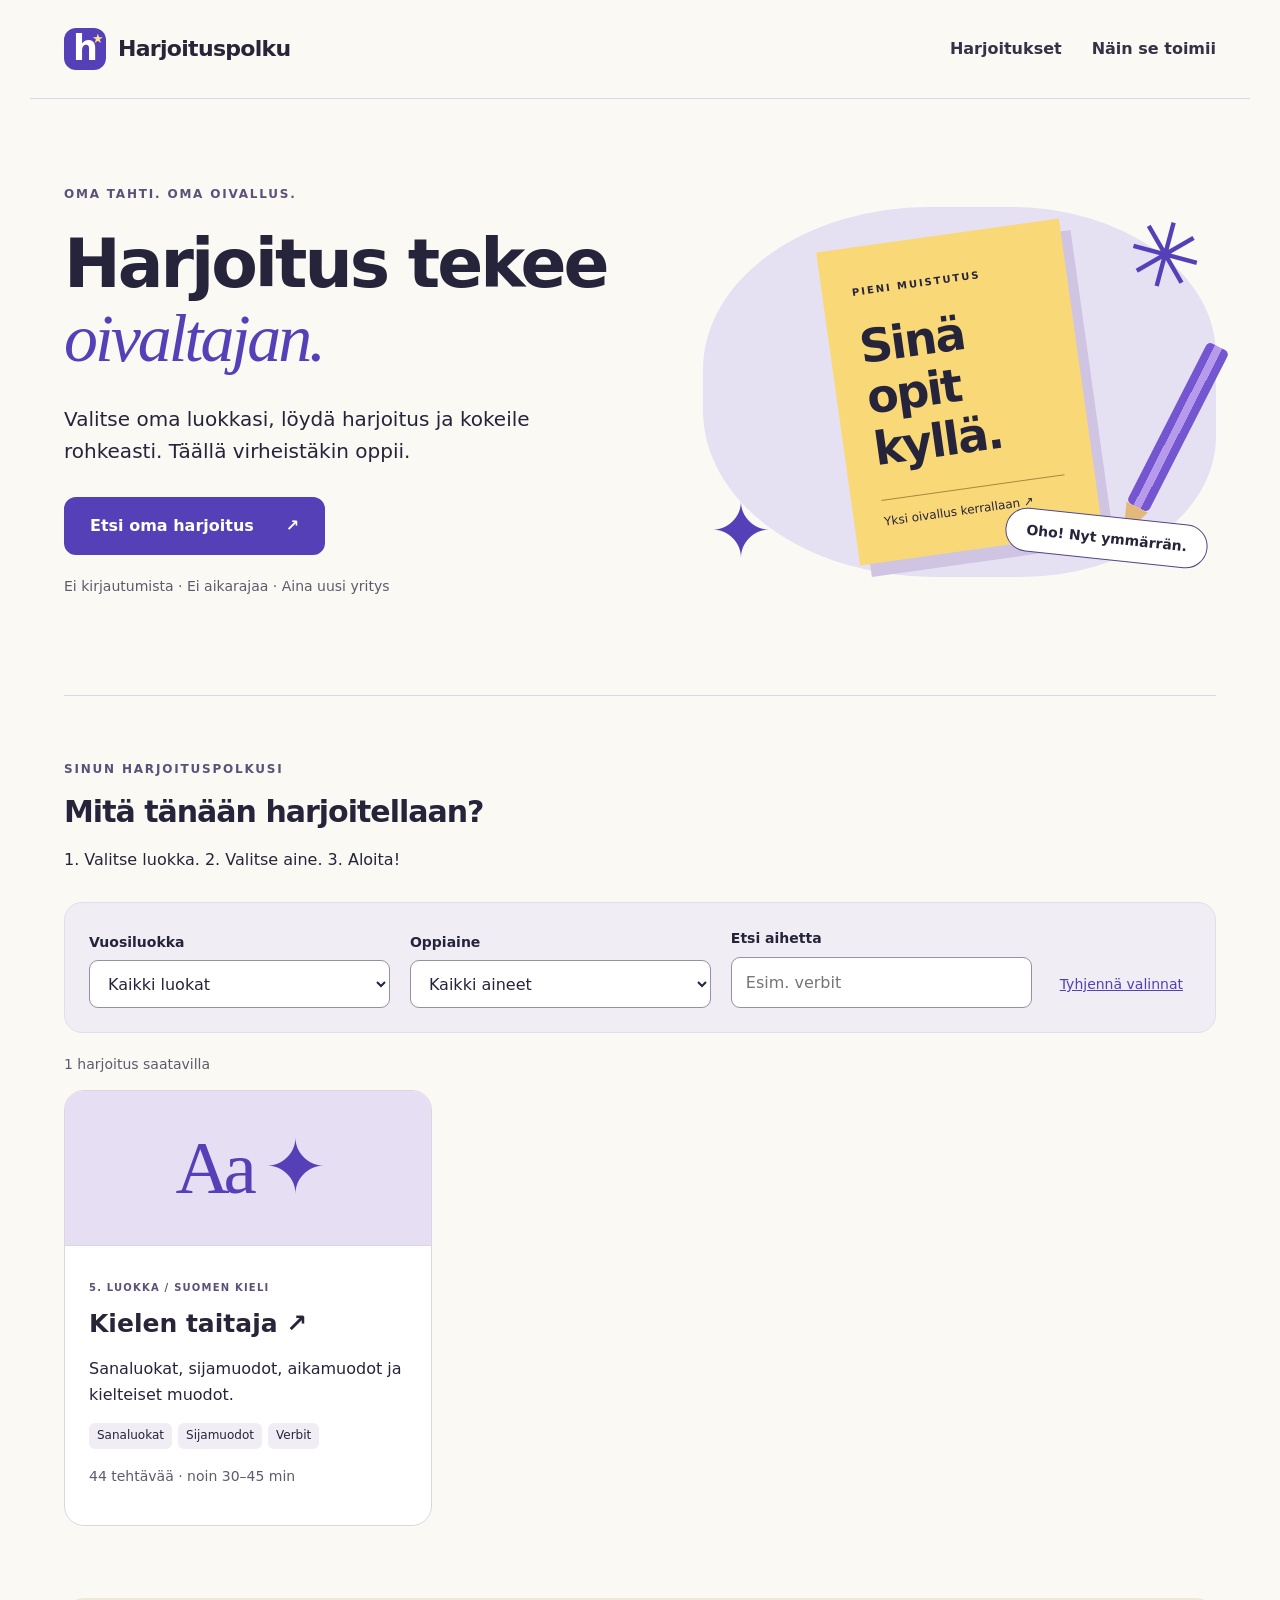
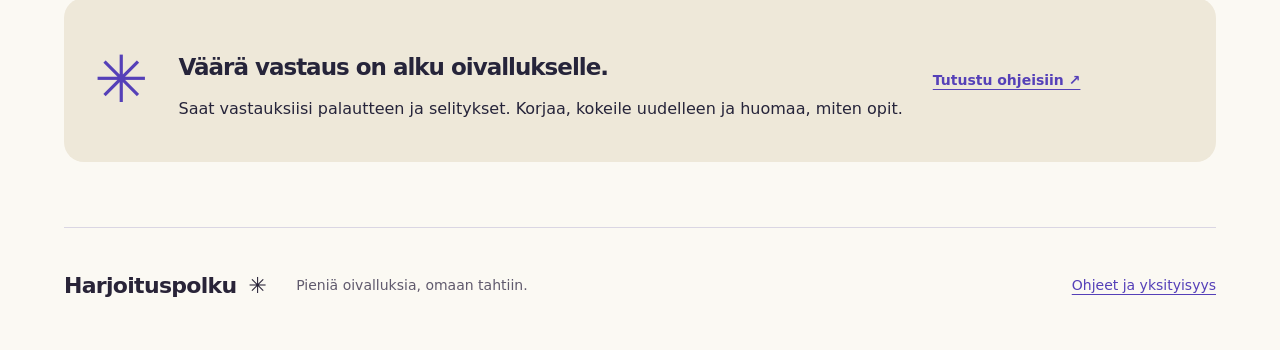
==== index.html @ 73997456 "Build accessible practice library with grade and subject navigation" ====
<!doctype html><html lang="fi"><head><meta charset="utf-8"><meta name="viewport" content="width=device-width, initial-scale=1"><meta name="color-scheme" content="light"><meta name="description" content="Harjoittele omaan tahtiin. Maksuttomia harjoituskokeita koululaisille ilman kirjautumista."><meta http-equiv="Content-Security-Policy" content="default-src 'self'; script-src 'self'; style-src 'self'; img-src 'self' data:; connect-src 'none'; object-src 'none'; base-uri 'self'; form-action 'none'"><title>Oivalla omaan tahtiin · Harjoituspolku</title><link rel="icon" href="assets/merkki.svg" type="image/svg+xml"><link rel="stylesheet" href="assets/style.css"></head><body><a class="skip" href="#sisalto">Siirry sisältöön</a><header class="top"><a class="brand" href="index.html"><span aria-hidden="true" class="brandmark">h<span>★</span></span>Harjoituspolku</a><nav aria-label="Päävalikko"><a href="index.html#kokeet">Harjoitukset</a><a href="tietoa.html">Näin se toimii</a></nav></header><main id="sisalto"><section class="hero"><div><p class="eyebrow">OMA TAHTI. OMA OIVALLUS.</p><h1>Harjoitus tekee<br><em>oivaltajan.</em></h1><p class="lead">Valitse oma luokkasi, löydä harjoitus ja kokeile rohkeasti. Täällä virheistäkin oppii.</p><a class="button" href="#kokeet">Etsi oma harjoitus <span aria-hidden="true">↗</span></a><p class="quiet">Ei kirjautumista · Ei aikarajaa · Aina uusi yritys</p></div><div class="hero-art" aria-hidden="true"><span class="spark one">✳</span><div class="note"><span>PIENI MUISTUTUS</span><strong>Sinä<br>opit kyllä.</strong><span class="note-line">Yksi oivallus kerrallaan ↗</span></div><span class="spark two">✦</span><span class="art-pill">Oho! Nyt ymmärrän.</span><div class="pencil"></div></div></section><section id="kokeet" class="library"><p class="eyebrow">SINUN HARJOITUSPOLKUSI</p><h2>Mitä tänään harjoitellaan?</h2><p>1. Valitse luokka. 2. Valitse aine. 3. Aloita!</p><form id="filters" class="filters"><div><label for="grade">Vuosiluokka</label><select id="grade"><option value="">Kaikki luokat</option><option value="1">1. luokka</option><option value="2">2. luokka</option><option value="3">3. luokka</option><option value="4">4. luokka</option><option value="5">5. luokka</option><option value="6">6. luokka</option><option value="7">7. luokka</option><option value="8">8. luokka</option><option value="9">9. luokka</option></select></div><div><label for="subject">Oppiaine</label><select id="subject"><option value="">Kaikki aineet</option></select></div><div><label for="search">Etsi aihetta</label><input type="search" id="search" placeholder="Esim. verbit" autocomplete="off"></div><button class="textbutton" type="reset">Tyhjennä valinnat</button></form><p id="found" class="quiet" role="status"></p><div id="cards" class="cards"></div><noscript><p>Harjoitusvalikko tarvitsee JavaScriptin. <a href="sisalto/5/suomen-kieli/perusteet.html">Avaa 5. luokan suomen kielen koe</a>.</p></noscript></section><section class="encourage"><span aria-hidden="true">✳</span><div><h2>Väärä vastaus on alku oivallukselle.</h2><p>Saat vastauksiisi palautteen ja selitykset. Korjaa, kokeile uudelleen ja huomaa, miten opit.</p></div><a href="tietoa.html">Tutustu ohjeisiin ↗</a></section></main><script src="sisalto/kokeet.js"></script><script src="assets/catalog.js"></script><footer><a class="brand" href="index.html">Harjoituspolku<span aria-hidden="true"> ✳</span></a><p>Pieniä oivalluksia, omaan tahtiin.</p><a href="tietoa.html">Ohjeet ja yksityisyys</a></footer></body></html>
---- assets/style.css ----
:root{font-family:ui-rounded,'Segoe UI',system-ui,sans-serif;color:#26243a;background:#fbf9f3;font-synthesis:none;line-height:1.6;--purple:#5540b8;--border:#dad6e3}*{box-sizing:border-box}html{scroll-behavior:smooth;scroll-padding-top:24px}body{margin:0}a{color:var(--purple);text-underline-offset:4px}button,input,select{font:inherit}button,a,input,select{-webkit-tap-highlight-color:transparent}button{cursor:pointer}a:focus-visible,button:focus-visible,input:focus-visible,select:focus-visible,summary:focus-visible,[tabindex]:focus-visible{outline:3px solid #9e4e00;outline-offset:5px}.skip{position:fixed;top:-100px;left:15px;background:#fff;padding:12px;z-index:30}.skip:focus{top:10px}.top{max-width:1220px;margin:auto;display:flex;justify-content:space-between;align-items:center;padding:26px 34px;border-bottom:1px solid var(--border);gap:24px}.brand{display:inline-flex;align-items:center;gap:12px;color:#292438;font-weight:800;font-size:22px;text-decoration:none;letter-spacing:-.7px}.brandmark{background:var(--purple);color:white;border-radius:12px;display:inline-flex;align-items:center;justify-content:center;width:42px;height:42px;font-size:35px;position:relative;line-height:1}.brandmark span{position:absolute;font-size:13px;right:3px;top:4px;color:#ffe198}.top nav{display:flex;gap:30px}.top nav a{color:#363145;font-weight:600;text-decoration:none;padding:10px 0}.top nav a:hover{text-decoration:underline}main{max-width:1152px;margin:auto}.hero{display:grid;grid-template-columns:1.15fr 1fr;gap:50px;align-items:center;padding:74px 0 84px}.eyebrow{font-size:12px;font-weight:800;letter-spacing:1.8px;color:#5c507b}.hero h1{font-size:clamp(44px,5.3vw,72px);line-height:1.1;letter-spacing:-3px;margin:23px 0}.hero h1 em{font-family:Georgia,serif;font-weight:500;color:var(--purple)}.lead{font-size:20px;max-width:520px}.hero .lead{margin:26px 0 30px}.button{display:inline-flex;align-items:center;justify-content:center;gap:32px;padding:14px 24px;background:var(--purple);color:#fff;border:2px solid var(--purple);border-radius:12px;font-weight:700;text-decoration:none;min-height:50px}.button:hover{background:#41308f}.quiet{font-size:14px;color:#605a6d}.hero .quiet{margin-top:20px}.hero-art{min-height:370px;background:#e6e0f3;border-radius:44% 40% 38% 45%;position:relative;display:grid;place-items:center}.note{transform:rotate(-8deg);background:#f9d878;box-shadow:10px 13px 0 #d0c4e3;padding:30px;width:245px;position:relative;z-index:1}.note>span:first-child{font-size:10px;font-weight:800;letter-spacing:2px}.note strong{display:block;font-size:46px;line-height:1.12;letter-spacing:-2px;margin:19px 0 25px}.note-line{display:block;font-size:12px;border-top:1px solid #a78939;padding-top:12px}.spark{position:absolute;color:var(--purple);line-height:1}.one{font-size:90px;top:4px;right:14px;transform:rotate(15deg)}.two{font-size:75px;bottom:8px;left:6px}.art-pill{position:absolute;bottom:16px;right:8px;border:1px solid #524487;border-radius:40px;padding:10px 20px;background:#fff;transform:rotate(6deg);z-index:2;font-size:14px;font-weight:700}.pencil{width:24px;height:180px;background:linear-gradient(90deg,#7457d0 33%,#b79aeb 33%,#b79aeb 66%,#7457d0 66%);position:absolute;right:26px;bottom:60px;transform:rotate(27deg);border-radius:5px}.pencil:after{content:'';position:absolute;bottom:-30px;border-left:12px solid transparent;border-right:12px solid transparent;border-top:30px solid #e3b979}.library{padding:52px 0 64px;border-top:1px solid var(--border)}h2{font-size:30px;letter-spacing:-1px;line-height:1.25;margin:14px 0}h3{font-size:25px;line-height:1.3}.filters{display:flex;gap:20px;align-items:end;margin:30px 0 20px;background:#f0edf5;border:1px solid #e3ddea;padding:24px;border-radius:18px}.filters>div{flex:1}.filters label{display:block;font-size:14px;font-weight:700;margin-bottom:7px}input[type=search],input[type=text],select{padding:12px 14px;border:1px solid #9690a5;border-radius:9px;background:white;color:#26243a;min-height:48px;width:100%;min-width:0}.textbutton{background:none;color:var(--purple);text-decoration:underline;border:0;min-height:48px;white-space:nowrap;font-size:14px;padding:8px}.cards{display:grid;grid-template-columns:repeat(3,minmax(0,1fr));gap:24px}.card{border:1px solid var(--border);background:white;border-radius:20px;overflow:hidden;transition:transform .15s}.card:hover{transform:translateY(-3px)}.cardart{background:#e6dff4;color:var(--purple);font-family:Georgia,serif;font-size:75px;line-height:1;height:155px;display:flex;align-items:center;justify-content:center;letter-spacing:-6px;border-bottom:1px solid var(--border)}.cardbody{padding:24px}.cardbody .eyebrow{font-size:10px;letter-spacing:1.2px}.cardbody h3{margin:12px 0}.cardbody h3 a{color:#292438;text-decoration:none}.cardbody h3 a:hover{text-decoration:underline}.tags{display:flex;gap:6px;flex-wrap:wrap}.tags span{border-radius:6px;background:#f0edf5;padding:3px 8px;font-size:12px}.empty{grid-column:1/-1;background:white;padding:35px;border:1px dashed #9690a5;border-radius:18px}.encourage{display:flex;align-items:center;gap:30px;background:#eee8d9;border-radius:20px;margin:8px 0 65px;padding:30px}.encourage>span{font-size:65px;color:var(--purple)}.encourage h2{font-size:23px}.encourage p{margin:0}.encourage>a{white-space:nowrap;font-weight:700;font-size:14px}footer{max-width:1152px;margin:0 auto;padding:32px 0 40px;border-top:1px solid var(--border);display:flex;align-items:center;gap:30px;font-size:14px}footer p{flex:1;color:#605a6d}.prose{max-width:760px;padding:60px 0 80px}.prose h1,.quiz h1{font-size:clamp(34px,5vw,52px);line-height:1.15;letter-spacing:-1.5px}.prose h2{margin-top:40px;font-size:26px}.prose li{margin:12px 0}.quiz{max-width:850px;padding:30px 0 70px}.crumb{font-size:14px;margin-bottom:30px;overflow-wrap:anywhere}.quizhero{background:#e6e0f3;padding:32px;border-radius:22px}.quizhero h1{margin:12px 0}.instructions,.questionsection,.result{background:white;border:1px solid var(--border);border-radius:18px;padding:28px;margin:24px 0}.instructions h2{font-size:24px}.instructions label{display:flex;gap:12px;align-items:center;padding:8px 0}input[type=checkbox],input[type=radio]{accent-color:var(--purple);width:21px;height:21px;flex-shrink:0}.progresspanel{padding:18px 0}progress{display:block;width:100%;height:13px;accent-color:var(--purple);margin-top:12px}.sectionlinks{display:flex;gap:10px;flex-wrap:wrap}.sectionlinks a{font-size:13px;padding:10px 12px;background:#eee9f5;border-radius:8px}.question{border:0;border-top:1px solid var(--border);padding:25px 0 20px;margin:24px 0 0;min-width:0}.question legend{font-weight:700;padding:0 10px 0 0;font-size:18px;float:left;width:100%;margin:0 0 12px}.question legend+*{clear:left}.choice{display:flex;align-items:center;gap:10px;padding:12px 14px;margin:8px 0;border:1px solid var(--border);border-radius:10px;cursor:pointer;min-height:50px}.choice:has(input:checked){background:#eee9fc;border-color:var(--purple)}.question>label:not(.choice){display:block;font-size:14px;margin-bottom:7px}.question input[type=text]{max-width:540px}.feedback{padding:14px 16px;border-radius:9px;margin-bottom:0}.correct .feedback{background:#e2f1e9;color:#18583b}.incorrect .feedback{background:#fff0db;color:#70410d}.actions{display:flex;gap:14px;flex-wrap:wrap}.secondary{padding:13px 20px;border:1px solid #8b80a8;border-radius:10px;color:#47368a;background:#f0edf7;font-weight:700;min-height:48px}.result{border:2px solid var(--purple)}.reward{text-align:center;background:#ece6fa;padding:26px;border-radius:18px;margin:24px 0}.reward img{width:100%;height:auto;display:block;max-width:600px;margin:20px auto}.animate img{animation:reward-in 1.3s ease both}@keyframes reward-in{0%{transform:scale(.9) rotate(-4deg);opacity:.1}100%{transform:scale(1) rotate(0);opacity:1}}[hidden]{display:none!important}@media(max-width:1220px){main,footer{margin-left:34px;margin-right:34px}}@media(max-width:800px){.hero{gap:25px}.hero-art{min-height:300px}.note{width:200px;padding:25px}.note strong{font-size:38px}.one{font-size:65px}.pencil{right:0}.filters{flex-wrap:wrap}.filters>div{flex:1 1 200px}.cards{grid-template-columns:repeat(2,minmax(0,1fr))}.encourage{flex-wrap:wrap}.encourage>div{flex:1}footer{flex-wrap:wrap}footer p{flex:1 1 200px}.quiz{margin:auto;padding-left:24px;padding-right:24px}}@media(max-width:560px){.top{padding:18px 20px;gap:15px;flex-wrap:wrap}.brand{font-size:20px}.top nav{gap:22px;font-size:14px}.top nav a{padding:5px 0}main,footer{margin-left:20px;margin-right:20px}.hero{grid-template-columns:1fr;padding:36px 0 48px;gap:30px}.hero h1{letter-spacing:-2px;margin:16px 0}.hero .lead{font-size:18px}.hero-art{min-height:280px;max-width:400px;width:100%;justify-self:center}.note{width:205px;padding:22px}.note strong{font-size:35px;margin:15px 0}.hero .quiet{font-size:12px}.art-pill{bottom:0;right:0;font-size:12px}.one{right:0}.two{bottom:0}.pencil{height:120px;right:22px}.library{padding-top:32px}.library h2{font-size:28px}.filters{padding:16px;gap:16px}.filters>div{flex:1 1 100%}.textbutton{padding-left:0}.cards{grid-template-columns:1fr}.card{max-width:430px}.cardart{height:130px}.encourage{padding:22px;gap:15px;margin-bottom:40px}.encourage>span{font-size:45px}.encourage h2{font-size:22px}.encourage>div{flex-basis:220px}footer{display:block}footer>a:last-child{display:inline-block;padding:12px 0}.quiz{margin:0;padding:24px 16px 55px}.quizhero,.instructions,.questionsection,.result{padding:21px}.quiz .lead{font-size:18px}.questionsection h2{font-size:25px}.question legend{font-size:17px}.choice{padding:12px 9px}.prose{padding:35px 0 55px}.reward{padding:16px}}@media(prefers-reduced-motion:reduce){html{scroll-behavior:auto}*,*:before,*:after{animation:none!important;transition:none!important}}@media print{.top,footer,.actions,.sectionlinks,.instructions,.reward .button{display:none}body{background:white}.quiz{max-width:none}.questionsection{border:0}.question{break-inside:avoid}}
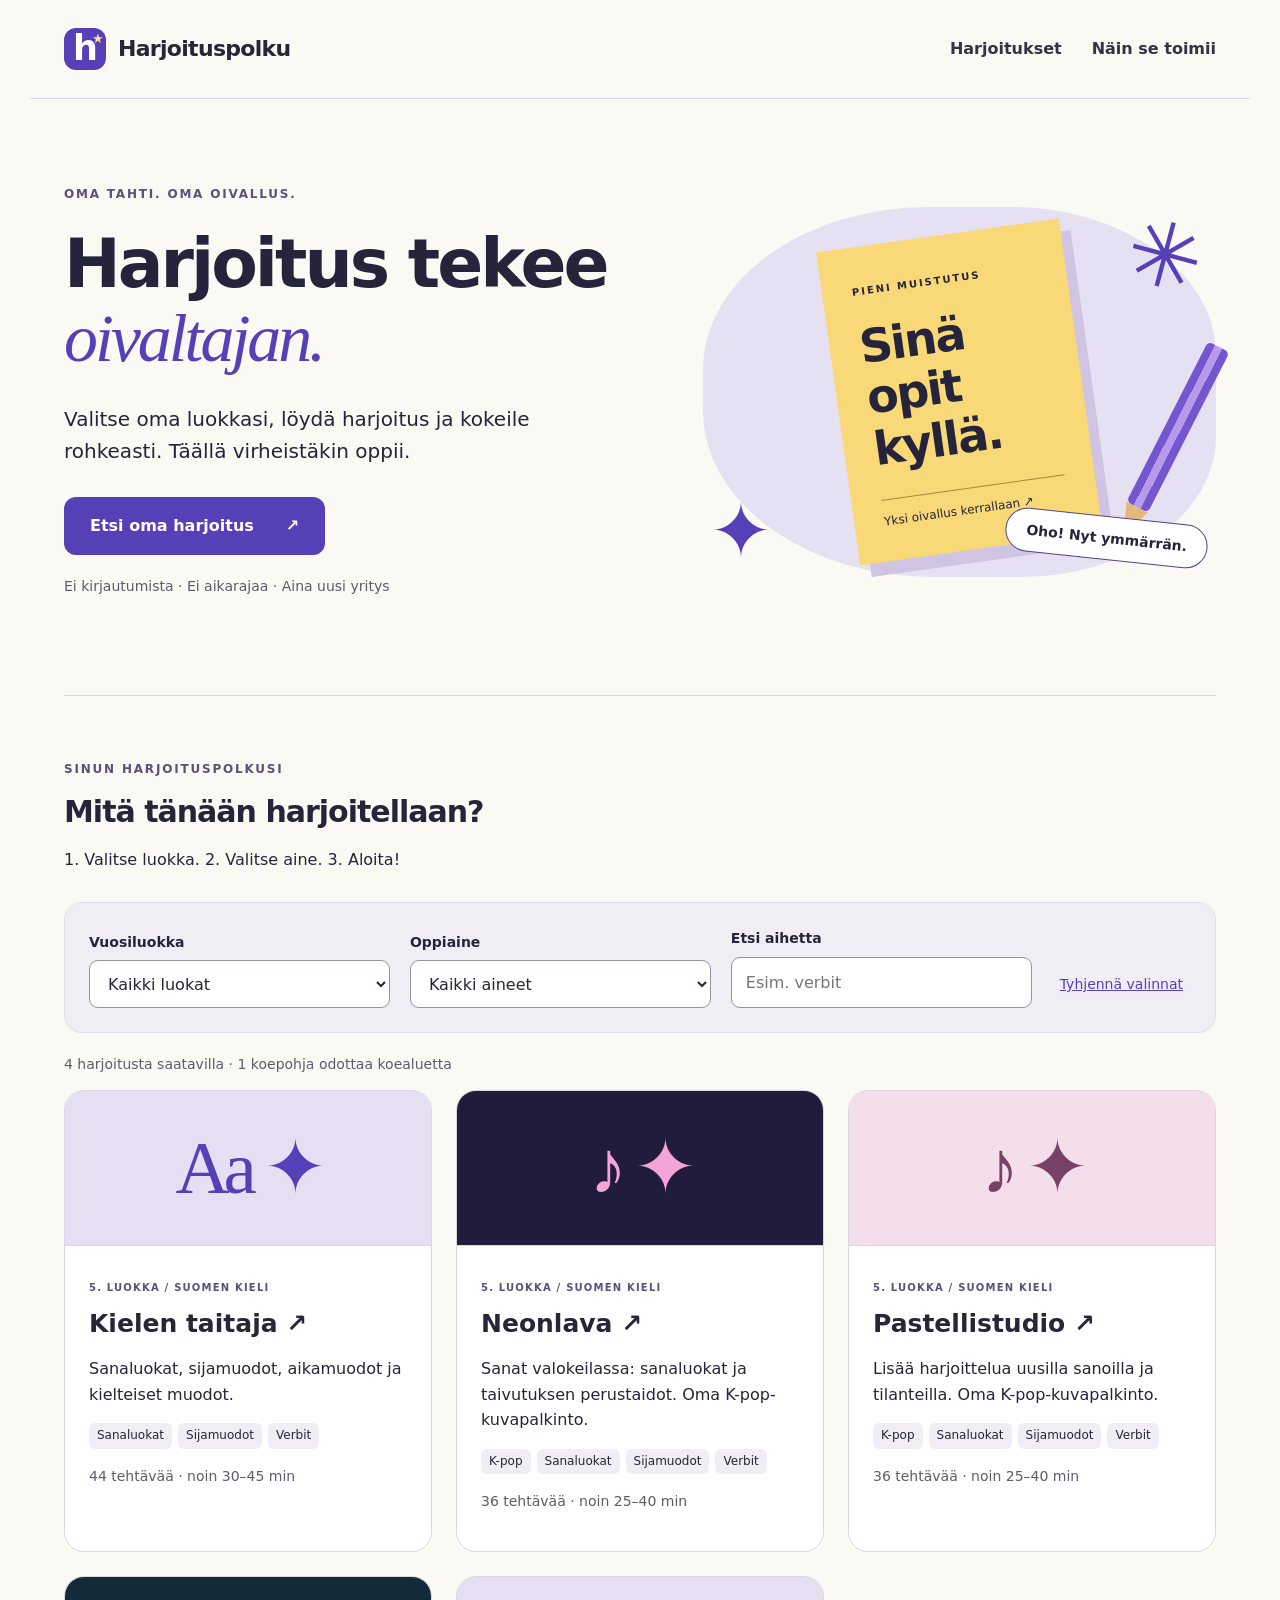
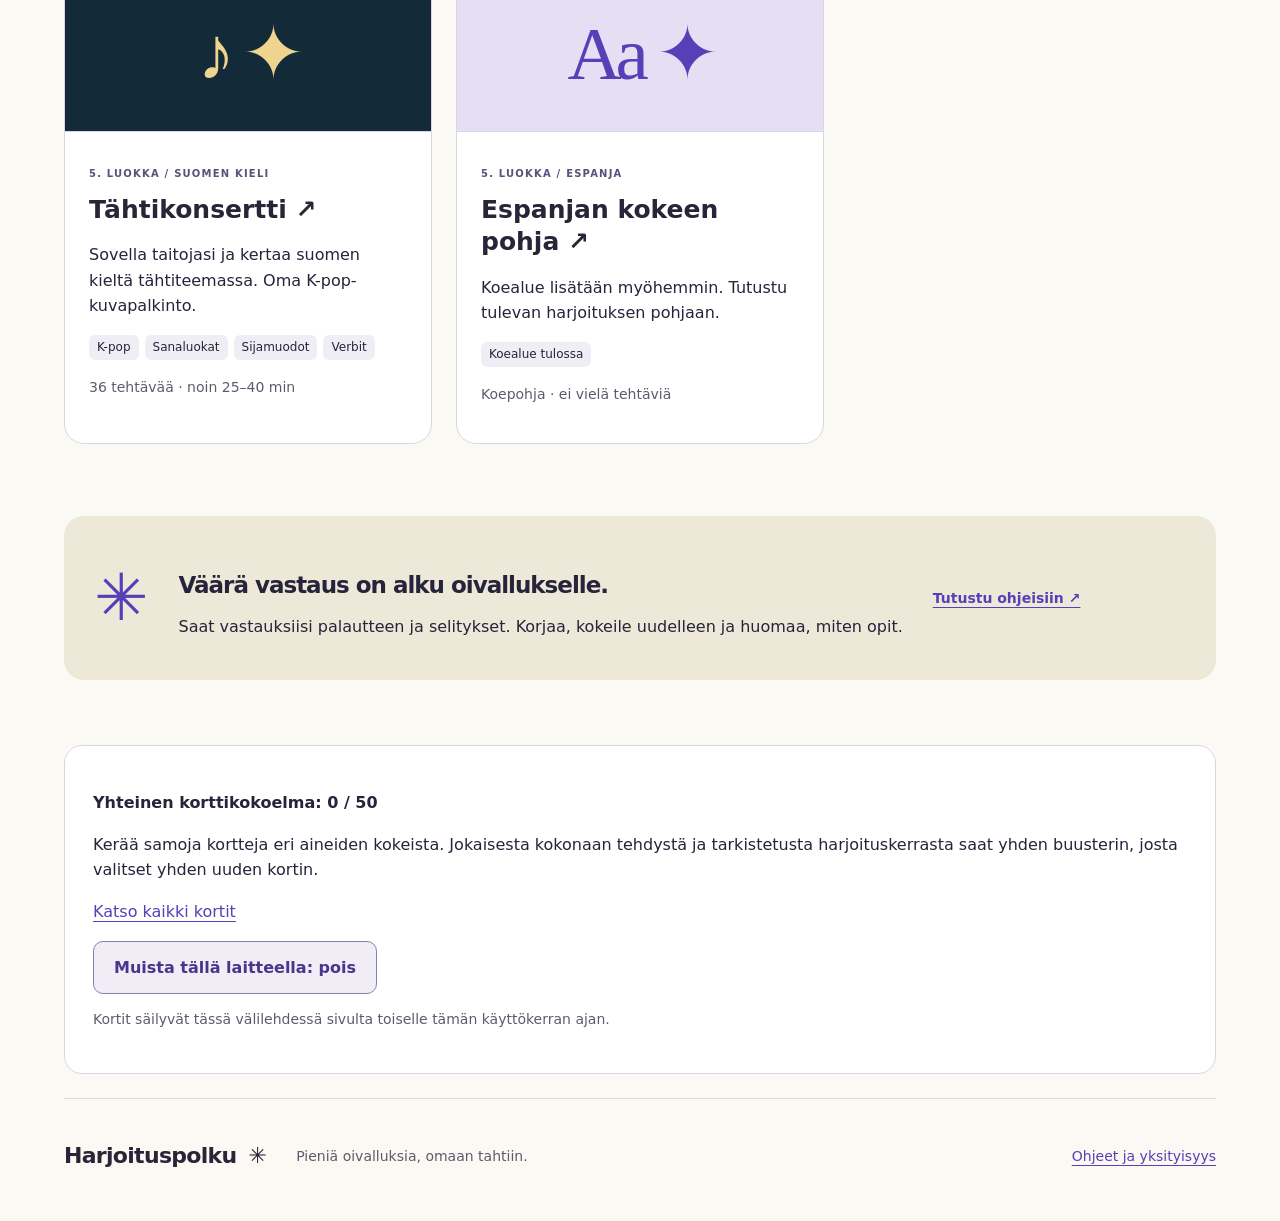
==== commit d330a7a4: "Share one photocard collection and booster rewards across all exam subjects" ====
--- a/index.html
+++ b/index.html
@@ -1 +1 @@
-<!doctype html><html lang="fi"><head><meta charset="utf-8"><meta name="viewport" content="width=device-width, initial-scale=1"><meta name="color-scheme" content="light"><meta name="description" content="Harjoittele omaan tahtiin. Maksuttomia harjoituskokeita koululaisille ilman kirjautumista."><meta http-equiv="Content-Security-Policy" content="default-src 'self'; script-src 'self'; style-src 'self'; img-src 'self' data:; connect-src 'none'; object-src 'none'; base-uri 'self'; form-action 'none'"><title>Oivalla omaan tahtiin · Harjoituspolku</title><link rel="icon" href="assets/merkki.svg" type="image/svg+xml"><link rel="stylesheet" href="assets/style.css"></head><body><a class="skip" href="#sisalto">Siirry sisältöön</a><header class="top"><a class="brand" href="index.html"><span aria-hidden="true" class="brandmark">h<span>★</span></span>Harjoituspolku</a><nav aria-label="Päävalikko"><a href="index.html#kokeet">Harjoitukset</a><a href="tietoa.html">Näin se toimii</a></nav></header><main id="sisalto"><section class="hero"><div><p class="eyebrow">OMA TAHTI. OMA OIVALLUS.</p><h1>Harjoitus tekee<br><em>oivaltajan.</em></h1><p class="lead">Valitse oma luokkasi, löydä harjoitus ja kokeile rohkeasti. Täällä virheistäkin oppii.</p><a class="button" href="#kokeet">Etsi oma harjoitus <span aria-hidden="true">↗</span></a><p class="quiet">Ei kirjautumista · Ei aikarajaa · Aina uusi yritys</p></div><div class="hero-art" aria-hidden="true"><span class="spark one">✳</span><div class="note"><span>PIENI MUISTUTUS</span><strong>Sinä<br>opit kyllä.</strong><span class="note-line">Yksi oivallus kerrallaan ↗</span></div><span class="spark two">✦</span><span class="art-pill">Oho! Nyt ymmärrän.</span><div class="pencil"></div></div></section><section id="kokeet" class="library"><p class="eyebrow">SINUN HARJOITUSPOLKUSI</p><h2>Mitä tänään harjoitellaan?</h2><p>1. Valitse luokka. 2. Valitse aine. 3. Aloita!</p><form id="filters" class="filters"><div><label for="grade">Vuosiluokka</label><select id="grade"><option value="">Kaikki luokat</option><option value="1">1. luokka</option><option value="2">2. luokka</option><option value="3">3. luokka</option><option value="4">4. luokka</option><option value="5">5. luokka</option><option value="6">6. luokka</option><option value="7">7. luokka</option><option value="8">8. luokka</option><option value="9">9. luokka</option></select></div><div><label for="subject">Oppiaine</label><select id="subject"><option value="">Kaikki aineet</option></select></div><div><label for="search">Etsi aihetta</label><input type="search" id="search" placeholder="Esim. verbit" autocomplete="off"></div><button class="textbutton" type="reset">Tyhjennä valinnat</button></form><p id="found" class="quiet" role="status"></p><div id="cards" class="cards"></div><noscript><p>Harjoitusvalikko tarvitsee JavaScriptin. <a href="sisalto/5/suomen-kieli/perusteet.html">Avaa 5. luokan suomen kielen koe</a>.</p></noscript></section><section class="encourage"><span aria-hidden="true">✳</span><div><h2>Väärä vastaus on alku oivallukselle.</h2><p>Saat vastauksiisi palautteen ja selitykset. Korjaa, kokeile uudelleen ja huomaa, miten opit.</p></div><a href="tietoa.html">Tutustu ohjeisiin ↗</a></section></main><script src="sisalto/kokeet.js"></script><script src="assets/catalog.js"></script><footer><a class="brand" href="index.html">Harjoituspolku<span aria-hidden="true"> ✳</span></a><p>Pieniä oivalluksia, omaan tahtiin.</p><a href="tietoa.html">Ohjeet ja yksityisyys</a></footer></body></html>+<!doctype html><html lang="fi"><head><meta charset="utf-8"><meta name="viewport" content="width=device-width, initial-scale=1"><meta name="color-scheme" content="light"><meta name="description" content="Harjoittele omaan tahtiin. Maksuttomia harjoituskokeita koululaisille ilman kirjautumista."><meta http-equiv="Content-Security-Policy" content="default-src 'self'; script-src 'self'; style-src 'self'; img-src 'self' data:; connect-src 'none'; object-src 'none'; base-uri 'self'; form-action 'none'"><title>Oivalla omaan tahtiin · Harjoituspolku</title><link rel="icon" href="assets/merkki.svg" type="image/svg+xml"><link rel="stylesheet" href="assets/style.css"></head><body><a class="skip" href="#sisalto">Siirry sisältöön</a><header class="top"><a class="brand" href="index.html"><span aria-hidden="true" class="brandmark">h<span>★</span></span>Harjoituspolku</a><nav aria-label="Päävalikko"><a href="index.html#kokeet">Harjoitukset</a><a href="tietoa.html">Näin se toimii</a></nav></header><main id="sisalto"><section class="hero"><div><p class="eyebrow">OMA TAHTI. OMA OIVALLUS.</p><h1>Harjoitus tekee<br><em>oivaltajan.</em></h1><p class="lead">Valitse oma luokkasi, löydä harjoitus ja kokeile rohkeasti. Täällä virheistäkin oppii.</p><a class="button" href="#kokeet">Etsi oma harjoitus <span aria-hidden="true">↗</span></a><p class="quiet">Ei kirjautumista · Ei aikarajaa · Aina uusi yritys</p></div><div class="hero-art" aria-hidden="true"><span class="spark one">✳</span><div class="note"><span>PIENI MUISTUTUS</span><strong>Sinä<br>opit kyllä.</strong><span class="note-line">Yksi oivallus kerrallaan ↗</span></div><span class="spark two">✦</span><span class="art-pill">Oho! Nyt ymmärrän.</span><div class="pencil"></div></div></section><section id="kokeet" class="library"><p class="eyebrow">SINUN HARJOITUSPOLKUSI</p><h2>Mitä tänään harjoitellaan?</h2><p>1. Valitse luokka. 2. Valitse aine. 3. Aloita!</p><form id="filters" class="filters"><div><label for="grade">Vuosiluokka</label><select id="grade"><option value="">Kaikki luokat</option><option value="1">1. luokka</option><option value="2">2. luokka</option><option value="3">3. luokka</option><option value="4">4. luokka</option><option value="5">5. luokka</option><option value="6">6. luokka</option><option value="7">7. luokka</option><option value="8">8. luokka</option><option value="9">9. luokka</option></select></div><div><label for="subject">Oppiaine</label><select id="subject"><option value="">Kaikki aineet</option></select></div><div><label for="search">Etsi aihetta</label><input type="search" id="search" placeholder="Esim. verbit" autocomplete="off"></div><button class="textbutton" type="reset">Tyhjennä valinnat</button></form><p id="found" class="quiet" role="status"></p><div id="cards" class="cards"></div><noscript><p>Harjoitusvalikko tarvitsee JavaScriptin. <a href="sisalto/5/suomen-kieli/perusteet.html">Avaa 5. luokan suomen kielen koe</a>.</p></noscript></section><section class="encourage"><span aria-hidden="true">✳</span><div><h2>Väärä vastaus on alku oivallukselle.</h2><p>Saat vastauksiisi palautteen ja selitykset. Korjaa, kokeile uudelleen ja huomaa, miten opit.</p></div><a href="tietoa.html">Tutustu ohjeisiin ↗</a></section><aside class="instructions" aria-label="Yhteinen korttikokoelma"><p><strong data-rewards-count>Yhteinen korttikokoelma</strong></p><p>Kerää samoja kortteja eri aineiden kokeista. Jokaisesta kokonaan tehdystä ja tarkistetusta harjoituskerrasta saat yhden buusterin, josta valitset yhden uuden kortin.</p><p><a href="sisalto/5/suomen-kieli/kpop/index.html?palkinnot=1">Katso kaikki kortit</a></p><button type="button" class="secondary" data-rewards-remember aria-pressed="false">Muista tällä laitteella: pois</button><p class="quiet" data-rewards-note>Kokoelma toimii tässä selaimessa ilman kirjautumista.</p></aside></main><script src="sisalto/kokeet.js"></script><script src="assets/catalog.js"></script><footer><a class="brand" href="index.html">Harjoituspolku<span aria-hidden="true"> ✳</span></a><p>Pieniä oivalluksia, omaan tahtiin.</p><a href="tietoa.html">Ohjeet ja yksityisyys</a></footer><script src="assets/rewards.js"></script></body></html>
--- a/assets/style.css
+++ b/assets/style.css
@@ -1 +1,5 @@
 :root{font-family:ui-rounded,'Segoe UI',system-ui,sans-serif;color:#26243a;background:#fbf9f3;font-synthesis:none;line-height:1.6;--purple:#5540b8;--border:#dad6e3}*{box-sizing:border-box}html{scroll-behavior:smooth;scroll-padding-top:24px}body{margin:0}a{color:var(--purple);text-underline-offset:4px}button,input,select{font:inherit}button,a,input,select{-webkit-tap-highlight-color:transparent}button{cursor:pointer}a:focus-visible,button:focus-visible,input:focus-visible,select:focus-visible,summary:focus-visible,[tabindex]:focus-visible{outline:3px solid #9e4e00;outline-offset:5px}.skip{position:fixed;top:-100px;left:15px;background:#fff;padding:12px;z-index:30}.skip:focus{top:10px}.top{max-width:1220px;margin:auto;display:flex;justify-content:space-between;align-items:center;padding:26px 34px;border-bottom:1px solid var(--border);gap:24px}.brand{display:inline-flex;align-items:center;gap:12px;color:#292438;font-weight:800;font-size:22px;text-decoration:none;letter-spacing:-.7px}.brandmark{background:var(--purple);color:white;border-radius:12px;display:inline-flex;align-items:center;justify-content:center;width:42px;height:42px;font-size:35px;position:relative;line-height:1}.brandmark span{position:absolute;font-size:13px;right:3px;top:4px;color:#ffe198}.top nav{display:flex;gap:30px}.top nav a{color:#363145;font-weight:600;text-decoration:none;padding:10px 0}.top nav a:hover{text-decoration:underline}main{max-width:1152px;margin:auto}.hero{display:grid;grid-template-columns:1.15fr 1fr;gap:50px;align-items:center;padding:74px 0 84px}.eyebrow{font-size:12px;font-weight:800;letter-spacing:1.8px;color:#5c507b}.hero h1{font-size:clamp(44px,5.3vw,72px);line-height:1.1;letter-spacing:-3px;margin:23px 0}.hero h1 em{font-family:Georgia,serif;font-weight:500;color:var(--purple)}.lead{font-size:20px;max-width:520px}.hero .lead{margin:26px 0 30px}.button{display:inline-flex;align-items:center;justify-content:center;gap:32px;padding:14px 24px;background:var(--purple);color:#fff;border:2px solid var(--purple);border-radius:12px;font-weight:700;text-decoration:none;min-height:50px}.button:hover{background:#41308f}.quiet{font-size:14px;color:#605a6d}.hero .quiet{margin-top:20px}.hero-art{min-height:370px;background:#e6e0f3;border-radius:44% 40% 38% 45%;position:relative;display:grid;place-items:center}.note{transform:rotate(-8deg);background:#f9d878;box-shadow:10px 13px 0 #d0c4e3;padding:30px;width:245px;position:relative;z-index:1}.note>span:first-child{font-size:10px;font-weight:800;letter-spacing:2px}.note strong{display:block;font-size:46px;line-height:1.12;letter-spacing:-2px;margin:19px 0 25px}.note-line{display:block;font-size:12px;border-top:1px solid #a78939;padding-top:12px}.spark{position:absolute;color:var(--purple);line-height:1}.one{font-size:90px;top:4px;right:14px;transform:rotate(15deg)}.two{font-size:75px;bottom:8px;left:6px}.art-pill{position:absolute;bottom:16px;right:8px;border:1px solid #524487;border-radius:40px;padding:10px 20px;background:#fff;transform:rotate(6deg);z-index:2;font-size:14px;font-weight:700}.pencil{width:24px;height:180px;background:linear-gradient(90deg,#7457d0 33%,#b79aeb 33%,#b79aeb 66%,#7457d0 66%);position:absolute;right:26px;bottom:60px;transform:rotate(27deg);border-radius:5px}.pencil:after{content:'';position:absolute;bottom:-30px;border-left:12px solid transparent;border-right:12px solid transparent;border-top:30px solid #e3b979}.library{padding:52px 0 64px;border-top:1px solid var(--border)}h2{font-size:30px;letter-spacing:-1px;line-height:1.25;margin:14px 0}h3{font-size:25px;line-height:1.3}.filters{display:flex;gap:20px;align-items:end;margin:30px 0 20px;background:#f0edf5;border:1px solid #e3ddea;padding:24px;border-radius:18px}.filters>div{flex:1}.filters label{display:block;font-size:14px;font-weight:700;margin-bottom:7px}input[type=search],input[type=text],select{padding:12px 14px;border:1px solid #9690a5;border-radius:9px;background:white;color:#26243a;min-height:48px;width:100%;min-width:0}.textbutton{background:none;color:var(--purple);text-decoration:underline;border:0;min-height:48px;white-space:nowrap;font-size:14px;padding:8px}.cards{display:grid;grid-template-columns:repeat(3,minmax(0,1fr));gap:24px}.card{border:1px solid var(--border);background:white;border-radius:20px;overflow:hidden;transition:transform .15s}.card:hover{transform:translateY(-3px)}.cardart{background:#e6dff4;color:var(--purple);font-family:Georgia,serif;font-size:75px;line-height:1;height:155px;display:flex;align-items:center;justify-content:center;letter-spacing:-6px;border-bottom:1px solid var(--border)}.cardbody{padding:24px}.cardbody .eyebrow{font-size:10px;letter-spacing:1.2px}.cardbody h3{margin:12px 0}.cardbody h3 a{color:#292438;text-decoration:none}.cardbody h3 a:hover{text-decoration:underline}.tags{display:flex;gap:6px;flex-wrap:wrap}.tags span{border-radius:6px;background:#f0edf5;padding:3px 8px;font-size:12px}.empty{grid-column:1/-1;background:white;padding:35px;border:1px dashed #9690a5;border-radius:18px}.encourage{display:flex;align-items:center;gap:30px;background:#eee8d9;border-radius:20px;margin:8px 0 65px;padding:30px}.encourage>span{font-size:65px;color:var(--purple)}.encourage h2{font-size:23px}.encourage p{margin:0}.encourage>a{white-space:nowrap;font-weight:700;font-size:14px}footer{max-width:1152px;margin:0 auto;padding:32px 0 40px;border-top:1px solid var(--border);display:flex;align-items:center;gap:30px;font-size:14px}footer p{flex:1;color:#605a6d}.prose{max-width:760px;padding:60px 0 80px}.prose h1,.quiz h1{font-size:clamp(34px,5vw,52px);line-height:1.15;letter-spacing:-1.5px}.prose h2{margin-top:40px;font-size:26px}.prose li{margin:12px 0}.quiz{max-width:850px;padding:30px 0 70px}.crumb{font-size:14px;margin-bottom:30px;overflow-wrap:anywhere}.quizhero{background:#e6e0f3;padding:32px;border-radius:22px}.quizhero h1{margin:12px 0}.instructions,.questionsection,.result{background:white;border:1px solid var(--border);border-radius:18px;padding:28px;margin:24px 0}.instructions h2{font-size:24px}.instructions label{display:flex;gap:12px;align-items:center;padding:8px 0}input[type=checkbox],input[type=radio]{accent-color:var(--purple);width:21px;height:21px;flex-shrink:0}.progresspanel{padding:18px 0}progress{display:block;width:100%;height:13px;accent-color:var(--purple);margin-top:12px}.sectionlinks{display:flex;gap:10px;flex-wrap:wrap}.sectionlinks a{font-size:13px;padding:10px 12px;background:#eee9f5;border-radius:8px}.question{border:0;border-top:1px solid var(--border);padding:25px 0 20px;margin:24px 0 0;min-width:0}.question legend{font-weight:700;padding:0 10px 0 0;font-size:18px;float:left;width:100%;margin:0 0 12px}.question legend+*{clear:left}.choice{display:flex;align-items:center;gap:10px;padding:12px 14px;margin:8px 0;border:1px solid var(--border);border-radius:10px;cursor:pointer;min-height:50px}.choice:has(input:checked){background:#eee9fc;border-color:var(--purple)}.question>label:not(.choice){display:block;font-size:14px;margin-bottom:7px}.question input[type=text]{max-width:540px}.feedback{padding:14px 16px;border-radius:9px;margin-bottom:0}.correct .feedback{background:#e2f1e9;color:#18583b}.incorrect .feedback{background:#fff0db;color:#70410d}.actions{display:flex;gap:14px;flex-wrap:wrap}.secondary{padding:13px 20px;border:1px solid #8b80a8;border-radius:10px;color:#47368a;background:#f0edf7;font-weight:700;min-height:48px}.result{border:2px solid var(--purple)}.reward{text-align:center;background:#ece6fa;padding:26px;border-radius:18px;margin:24px 0}.reward img{width:100%;height:auto;display:block;max-width:600px;margin:20px auto}.animate img{animation:reward-in 1.3s ease both}@keyframes reward-in{0%{transform:scale(.9) rotate(-4deg);opacity:.1}100%{transform:scale(1) rotate(0);opacity:1}}[hidden]{display:none!important}@media(max-width:1220px){main,footer{margin-left:34px;margin-right:34px}}@media(max-width:800px){.hero{gap:25px}.hero-art{min-height:300px}.note{width:200px;padding:25px}.note strong{font-size:38px}.one{font-size:65px}.pencil{right:0}.filters{flex-wrap:wrap}.filters>div{flex:1 1 200px}.cards{grid-template-columns:repeat(2,minmax(0,1fr))}.encourage{flex-wrap:wrap}.encourage>div{flex:1}footer{flex-wrap:wrap}footer p{flex:1 1 200px}.quiz{margin:auto;padding-left:24px;padding-right:24px}}@media(max-width:560px){.top{padding:18px 20px;gap:15px;flex-wrap:wrap}.brand{font-size:20px}.top nav{gap:22px;font-size:14px}.top nav a{padding:5px 0}main,footer{margin-left:20px;margin-right:20px}.hero{grid-template-columns:1fr;padding:36px 0 48px;gap:30px}.hero h1{letter-spacing:-2px;margin:16px 0}.hero .lead{font-size:18px}.hero-art{min-height:280px;max-width:400px;width:100%;justify-self:center}.note{width:205px;padding:22px}.note strong{font-size:35px;margin:15px 0}.hero .quiet{font-size:12px}.art-pill{bottom:0;right:0;font-size:12px}.one{right:0}.two{bottom:0}.pencil{height:120px;right:22px}.library{padding-top:32px}.library h2{font-size:28px}.filters{padding:16px;gap:16px}.filters>div{flex:1 1 100%}.textbutton{padding-left:0}.cards{grid-template-columns:1fr}.card{max-width:430px}.cardart{height:130px}.encourage{padding:22px;gap:15px;margin-bottom:40px}.encourage>span{font-size:45px}.encourage h2{font-size:22px}.encourage>div{flex-basis:220px}footer{display:block}footer>a:last-child{display:inline-block;padding:12px 0}.quiz{margin:0;padding:24px 16px 55px}.quizhero,.instructions,.questionsection,.result{padding:21px}.quiz .lead{font-size:18px}.questionsection h2{font-size:25px}.question legend{font-size:17px}.choice{padding:12px 9px}.prose{padding:35px 0 55px}.reward{padding:16px}}@media(prefers-reduced-motion:reduce){html{scroll-behavior:auto}*,*:before,*:after{animation:none!important;transition:none!important}}@media print{.top,footer,.actions,.sectionlinks,.instructions,.reward .button{display:none}body{background:white}.quiz{max-width:none}.questionsection{border:0}.question{break-inside:avoid}}
+
+.cardart-neon{background:#211b3c;color:#f5a4d8}.cardart-pastel{background:#f4deec;color:#774265}.cardart-galaxy{background:#132a39;color:#efd490}
+
+.review-plan{margin:28px 0;padding:24px;border:1px solid currentColor;border-radius:20px}.review-plan li{margin-bottom:20px}.review-plan h3{font-size:1.1rem}.review-plan p{line-height:1.65}
